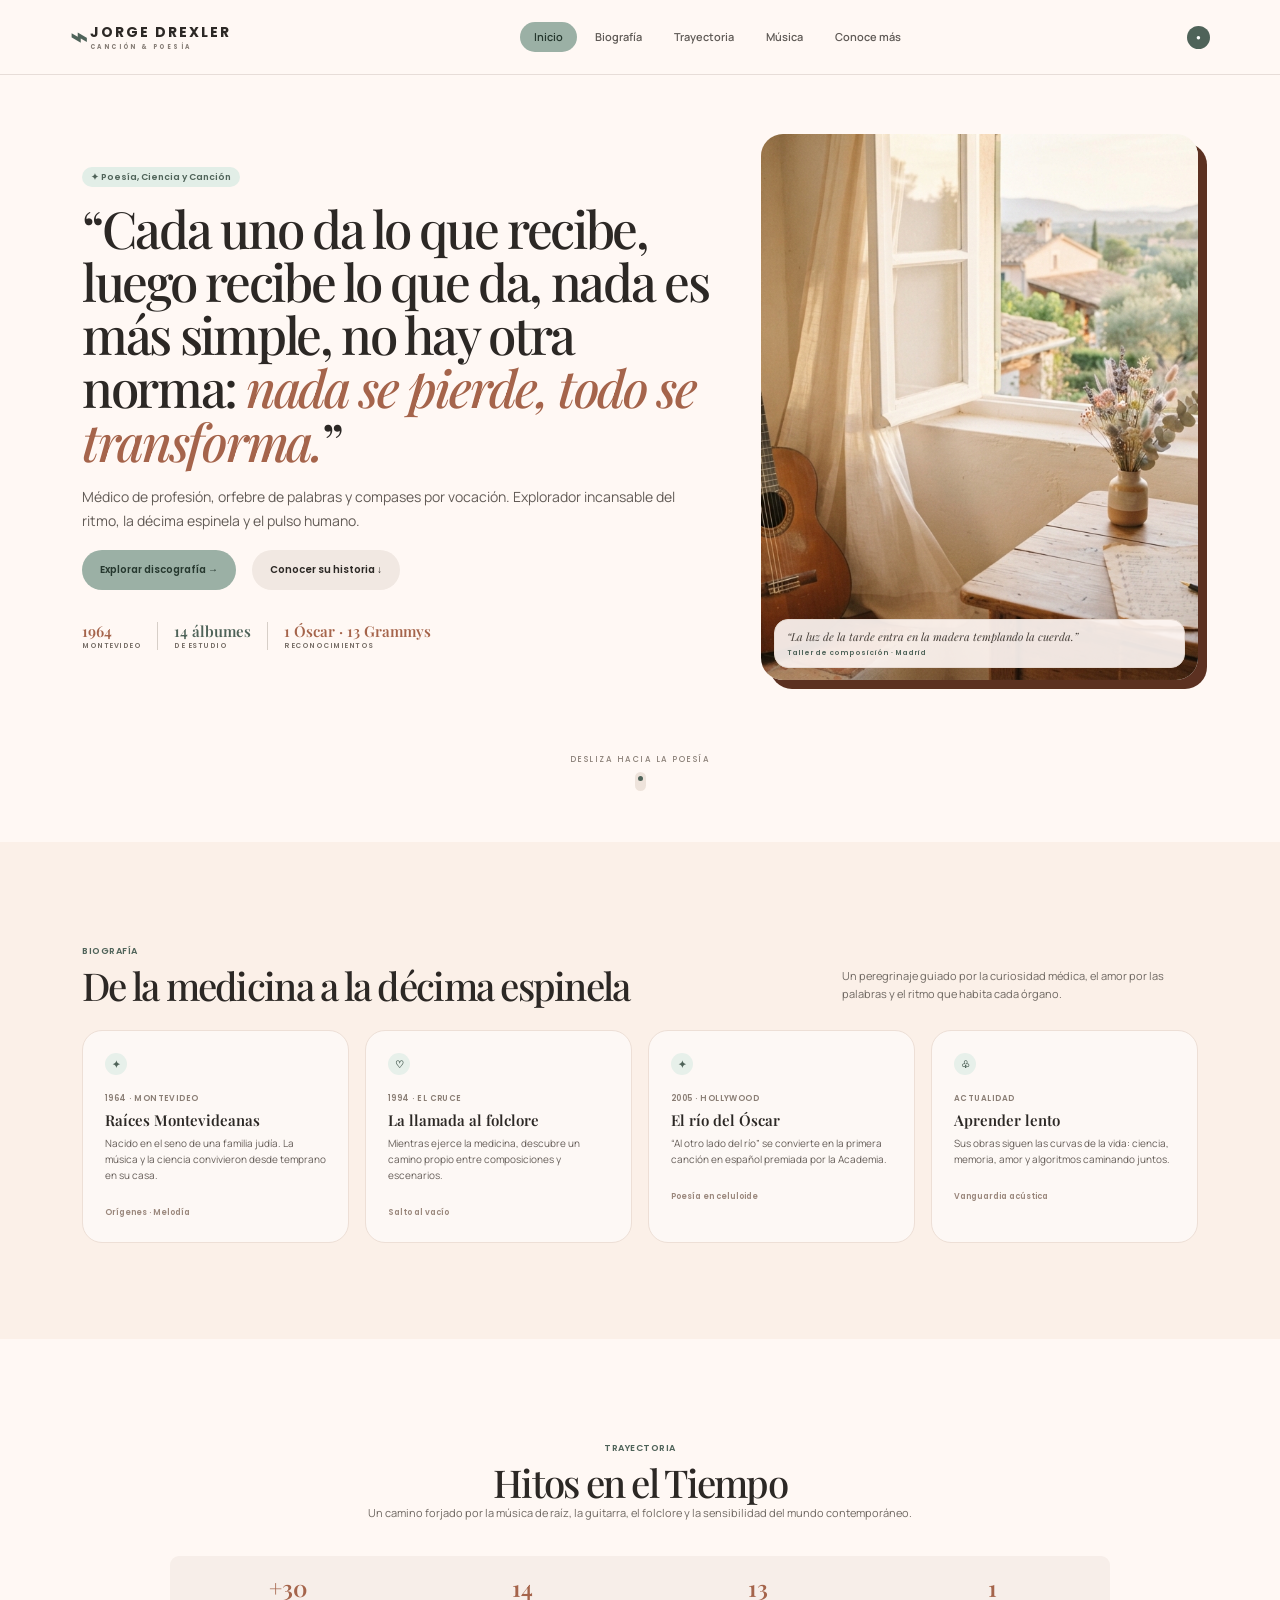
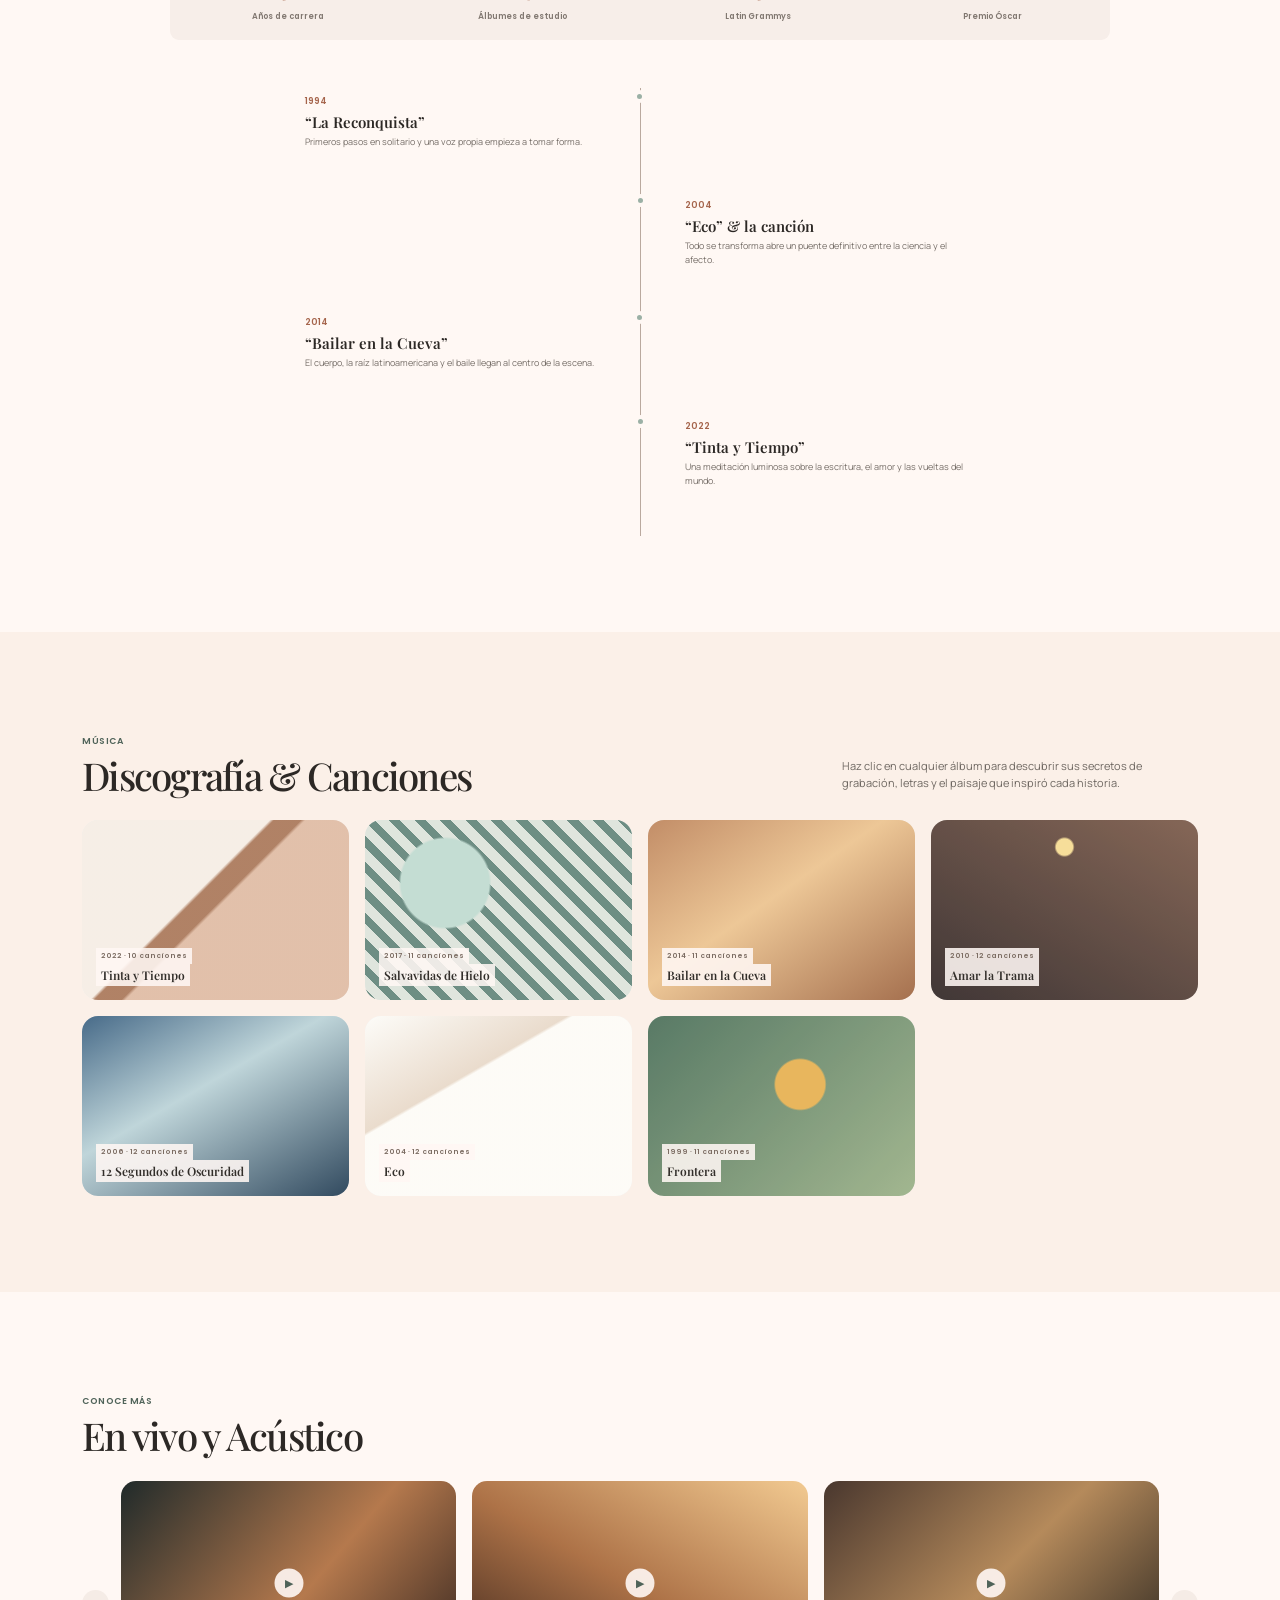
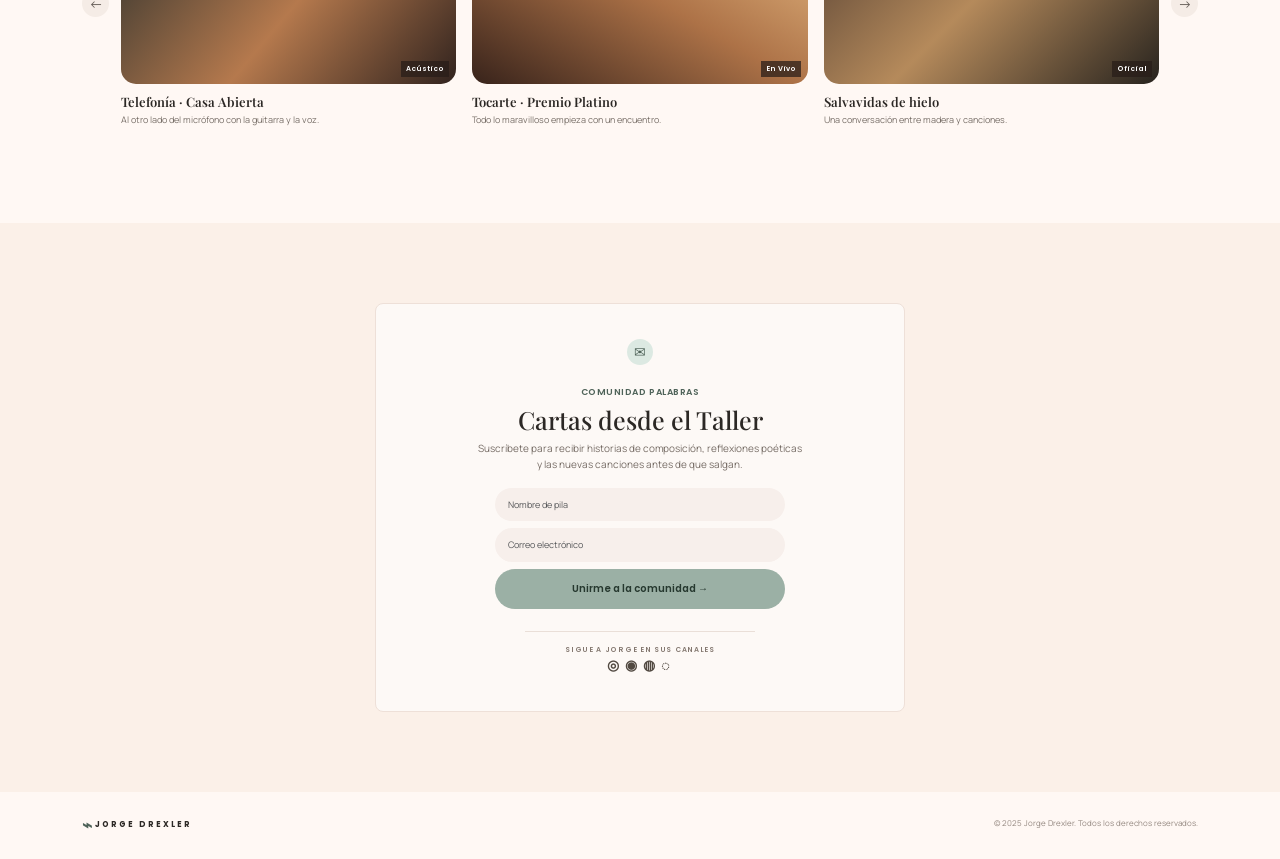
==== index.html @ 1963bea9 "Create Jorge Drexler responsive website" ====
<!doctype html>
<html lang="es">
<head>
  <meta charset="utf-8">
  <meta name="viewport" content="width=device-width, initial-scale=1">
  <meta name="description" content="Jorge Drexler: poesía, ciencia y canción.">
  <title>Jorge Drexler — Canción & Poesía</title>
  <link rel="preconnect" href="https://fonts.googleapis.com">
  <link rel="preconnect" href="https://fonts.gstatic.com" crossorigin>
  <link href="https://fonts.googleapis.com/css2?family=Manrope:wght@400;500;600;700&family=Playfair+Display:ital,wght@0,500;0,600;1,500;1,600&family=Poppins:wght@400;500;600;700&display=swap" rel="stylesheet">
  <link href="https://cdn.jsdelivr.net/npm/bootstrap@5.3.3/dist/css/bootstrap.min.css" rel="stylesheet">
  <link rel="stylesheet" href="assets/css/styles.css">
</head>
<body>
  <header class="site-header fixed-top">
    <nav class="navbar navbar-expand-lg container py-3">
      <a class="navbar-brand logo" href="#inicio" aria-label="Jorge Drexler, inicio"><span class="logo-wave">⌁</span><span>JORGE DREXLER<small>CANCIÓN &amp; POESÍA</small></span></a>
      <button class="navbar-toggler border-0 shadow-none" type="button" data-bs-toggle="collapse" data-bs-target="#mainNav" aria-controls="mainNav" aria-expanded="false" aria-label="Abrir menú"><span class="navbar-toggler-icon"></span></button>
      <div class="collapse navbar-collapse" id="mainNav">
        <ul class="navbar-nav mx-auto gap-lg-1 mt-3 mt-lg-0">
          <li class="nav-item"><a class="nav-link active" href="#inicio">Inicio</a></li>
          <li class="nav-item"><a class="nav-link" href="#biografia">Biografía</a></li>
          <li class="nav-item"><a class="nav-link" href="#trayectoria">Trayectoria</a></li>
          <li class="nav-item"><a class="nav-link" href="#musica">Música</a></li>
          <li class="nav-item"><a class="nav-link" href="#conoce-mas">Conoce más</a></li>
        </ul>
        <button class="profile-button" type="button" aria-label="Perfil">●</button>
      </div>
    </nav>
  </header>

  <main>
    <section id="inicio" class="hero section-space">
      <div class="container"><div class="row align-items-center g-5">
        <div class="col-lg-7 order-2 order-lg-1">
          <span class="eyebrow"><span>✦</span> Poesía, Ciencia y Canción</span>
          <h1>“Cada uno da lo que recibe, luego recibe lo que da, nada es más simple, no hay otra norma: <em>nada se pierde, todo se transforma.</em>”</h1>
          <p class="hero-copy">Médico de profesión, orfebre de palabras y compases por vocación. Explorador incansable del ritmo, la décima espinela y el pulso humano.</p>
          <div class="d-flex flex-wrap gap-2 gap-sm-3"><a class="btn btn-sage" href="#musica">Explorar discografía <span>→</span></a><a class="btn btn-soft" href="#biografia">Conocer su historia <span>↓</span></a></div>
          <div class="stats-row">
            <div><strong>1964</strong><span>Montevideo</span></div><i></i><div><strong>14 álbumes</strong><span>De estudio</span></div><i></i><div><strong>1 Óscar · 13 Grammys</strong><span>Reconocimientos</span></div>
          </div>
        </div>
        <div class="col-lg-5 order-1 order-lg-2"><figure class="hero-image mb-0"><img src="Mockups/a_warm_poetic_scene_of_an_acoustic_spanish_guitar_leaning_gracefully_against_an/screen.png" alt="Guitarra junto a una ventana iluminada"><figcaption>“La luz de la tarde entra en la madera templando la cuerda.”<small>Taller de composición · Madrid</small></figcaption></figure></div>
      </div><a class="scroll-cue" href="#biografia">Desliza hacia la poesía <b></b></a></div>
    </section>

    <section id="biografia" class="bio section-space"><div class="container">
      <div class="section-intro row"><div class="col-md-7"><span class="overline">Biografía</span><h2>De la medicina a la décima espinela</h2></div><p class="col-md-4 offset-md-1">Un peregrinaje guiado por la curiosidad médica, el amor por las palabras y el ritmo que habita cada órgano.</p></div>
      <div class="row g-3 mt-2">
        <div class="col-md-6 col-xl-3"><article class="bio-card"><b>✦</b><small>1964 · MONTEVIDEO</small><h3>Raíces Montevideanas</h3><p>Nacido en el seno de una familia judía. La música y la ciencia convivieron desde temprano en su casa.</p><span>Orígenes · Melodía</span></article></div>
        <div class="col-md-6 col-xl-3"><article class="bio-card"><b>♡</b><small>1994 · EL CRUCE</small><h3>La llamada al folclore</h3><p>Mientras ejerce la medicina, descubre un camino propio entre composiciones y escenarios.</p><span>Salto al vacío</span></article></div>
        <div class="col-md-6 col-xl-3"><article class="bio-card"><b>✦</b><small>2005 · HOLLYWOOD</small><h3>El río del Óscar</h3><p>“Al otro lado del río” se convierte en la primera canción en español premiada por la Academia.</p><span>Poesía en celuloide</span></article></div>
        <div class="col-md-6 col-xl-3"><article class="bio-card"><b>♧</b><small>ACTUALIDAD</small><h3>Aprender lento</h3><p>Sus obras siguen las curvas de la vida: ciencia, memoria, amor y algoritmos caminando juntos.</p><span>Vanguardia acústica</span></article></div>
      </div>
    </div></section>

    <section id="trayectoria" class="trajectory section-space"><div class="container">
      <div class="text-center section-intro justify-content-center"><span class="overline">Trayectoria</span><h2>Hitos en el Tiempo</h2><p class="mx-auto">Un camino forjado por la música de raíz, la guitarra, el folclore y la sensibilidad del mundo contemporáneo.</p></div>
      <div class="achievement-bar row text-center g-0"><div class="col-6 col-md-3"><strong>+30</strong><span>Años de carrera</span></div><div class="col-6 col-md-3"><strong>14</strong><span>Álbumes de estudio</span></div><div class="col-6 col-md-3"><strong>13</strong><span>Latin Grammys</span></div><div class="col-6 col-md-3"><strong>1</strong><span>Premio Óscar</span></div></div>
      <div class="timeline"><article class="timeline-item left"><time>1994</time><h3>“La Reconquista”</h3><p>Primeros pasos en solitario y una voz propia empieza a tomar forma.</p></article><article class="timeline-item right"><time>2004</time><h3>“Eco” &amp; la canción</h3><p>Todo se transforma abre un puente definitivo entre la ciencia y el afecto.</p></article><article class="timeline-item left"><time>2014</time><h3>“Bailar en la Cueva”</h3><p>El cuerpo, la raíz latinoamericana y el baile llegan al centro de la escena.</p></article><article class="timeline-item right"><time>2022</time><h3>“Tinta y Tiempo”</h3><p>Una meditación luminosa sobre la escritura, el amor y las vueltas del mundo.</p></article></div>
    </div></section>

    <section id="musica" class="music section-space"><div class="container"><div class="section-intro row"><div class="col-md-7"><span class="overline">Música</span><h2>Discografía &amp; Canciones</h2></div><p class="col-md-4 offset-md-1">Haz clic en cualquier álbum para descubrir sus secretos de grabación, letras y el paisaje que inspiró cada historia.</p></div>
      <div class="row g-3 album-grid mt-2">
        <div class="col-6 col-md-4 col-lg-3"><button class="album-card cover-corner" data-album="Tinta y Tiempo" data-year="2022" data-song="Tinta y Tiempo"><span>2022 · 10 canciones</span><b>Tinta y Tiempo</b></button></div>
        <div class="col-6 col-md-4 col-lg-3"><button class="album-card cover-ice" data-album="Salvavidas de Hielo" data-year="2017" data-song="Telefonía"><span>2017 · 11 canciones</span><b>Salvavidas de Hielo</b></button></div>
        <div class="col-6 col-md-4 col-lg-3"><button class="album-card cover-cave" data-album="Bailar en la Cueva" data-year="2014" data-song="Universos Paralelos"><span>2014 · 11 canciones</span><b>Bailar en la Cueva</b></button></div>
        <div class="col-6 col-md-4 col-lg-3"><button class="album-card cover-stage" data-album="Amar la Trama" data-year="2010" data-song="La trama y el desenlace"><span>2010 · 12 canciones</span><b>Amar la Trama</b></button></div>
        <div class="col-6 col-md-4 col-lg-3"><button class="album-card cover-blue" data-album="12 Segundos de Oscuridad" data-year="2006" data-song="12 Segundos de Oscuridad"><span>2006 · 12 canciones</span><b>12 Segundos de Oscuridad</b></button></div>
        <div class="col-6 col-md-4 col-lg-3"><button class="album-card cover-white" data-album="Eco" data-year="2004" data-song="Todo se transforma"><span>2004 · 12 canciones</span><b>Eco</b></button></div>
        <div class="col-6 col-md-4 col-lg-3"><button class="album-card cover-forest" data-album="Frontera" data-year="1999" data-song="La edad del cielo"><span>1999 · 11 canciones</span><b>Frontera</b></button></div>
      </div>
    </div></section>

    <section id="conoce-mas" class="watch section-space"><div class="container"><div class="section-intro"><span class="overline">Conoce más</span><h2>En vivo y Acústico</h2></div><div class="video-wrap"><button class="carousel-control prev" aria-label="Anterior">←</button><div class="video-track"><article class="video-card"><div class="video-img video-one"><button class="play" aria-label="Reproducir">▶</button><span>Acústico</span></div><h3>Telefonía · Casa Abierta</h3><p>Al otro lado del micrófono con la guitarra y la voz.</p></article><article class="video-card"><div class="video-img video-two"><button class="play" aria-label="Reproducir">▶</button><span>En Vivo</span></div><h3>Tocarte · Premio Platino</h3><p>Todo lo maravilloso empieza con un encuentro.</p></article><article class="video-card"><div class="video-img video-three"><button class="play" aria-label="Reproducir">▶</button><span>Oficial</span></div><h3>Salvavidas de hielo</h3><p>Una conversación entre madera y canciones.</p></article></div><button class="carousel-control next" aria-label="Siguiente">→</button></div></div>
    </section>
    <section class="newsletter"><div class="container"><div class="letter-card text-center"><span class="mail-icon">✉</span><span class="overline">Comunidad palabras</span><h2>Cartas desde el Taller</h2><p>Suscríbete para recibir historias de composición, reflexiones poéticas y las nuevas canciones antes de que salgan.</p><form id="newsletterForm" class="mx-auto"><input class="form-control" type="text" placeholder="Nombre de pila" required><input class="form-control" type="email" placeholder="Correo electrónico" required><button class="btn btn-sage w-100" type="submit">Unirme a la comunidad →</button></form><div id="formSuccess" class="form-success d-none">Gracias por unirte. Nos leemos pronto.</div><div class="social">SIGUE A JORGE EN SUS CANALES<br><a href="#inicio">◎</a> <a href="#inicio">◉</a> <a href="#inicio">◍</a> <a href="#inicio">◌</a></div></div></div></section>
  </main>
  <footer><div class="container d-flex justify-content-between flex-wrap gap-2"><span class="logo footer-logo"><span class="logo-wave">⌁</span> JORGE DREXLER</span><span>© 2025 Jorge Drexler. Todos los derechos reservados.</span></div></footer>
  <button id="toTop" class="to-top" aria-label="Volver arriba">↑</button>

  <div class="modal fade" id="albumModal" tabindex="-1" aria-labelledby="albumTitle" aria-hidden="true"><div class="modal-dialog modal-dialog-centered modal-lg"><div class="modal-content"><div class="modal-header border-0"><div><span class="overline">Álbum seleccionado</span><h2 class="modal-title" id="albumTitle"></h2></div><button class="btn-close" data-bs-dismiss="modal" aria-label="Cerrar"></button></div><div class="modal-body"><div class="album-modal-art"></div><p id="albumDescription"></p><div class="track-row"><button id="trackPlay" class="track-play">▶</button><div><small>CANCIÓN DESTACADA</small><strong id="trackName"></strong></div><span id="trackState">3:24</span></div></div></div></div></div>
  <script src="https://code.jquery.com/jquery-3.7.1.min.js"></script>
  <script src="https://cdn.jsdelivr.net/npm/bootstrap@5.3.3/dist/js/bootstrap.bundle.min.js"></script>
  <script src="assets/js/app.js"></script>
</body>
</html>
---- assets/css/styles.css ----
:root{--cream:#fff8f4;--paper:#fcf2ea;--rose:#f7ede6;--sage:#9bb0a5;--sage-deep:#4f6359;--clay:#a5644b;--ink:#2c2825;--muted:#786f68;--line:#e4d8cf}*{box-sizing:border-box}html{scroll-behavior:smooth}body{background:var(--cream);color:var(--ink);font-family:Manrope,sans-serif;font-size:14px}.site-header{background:rgba(255,248,244,.94);border-bottom:1px solid rgba(226,216,209,.8);backdrop-filter:blur(12px)}.navbar{min-height:74px}.logo{color:var(--ink);font-family:Poppins,sans-serif;font-size:14px;font-weight:700;letter-spacing:2px;line-height:1;text-decoration:none;display:flex;align-items:center;gap:7px}.logo small{display:block;color:#877e77;font-size:6px;letter-spacing:2.4px;margin-top:5px}.logo-wave{color:var(--sage-deep);font-family:Georgia;font-size:29px;letter-spacing:-9px;margin-right:5px}.nav-link{border-radius:20px;color:#5f5a56!important;font-size:11px;font-weight:600;padding:7px 14px!important}.nav-link:hover,.nav-link.active{background:var(--sage);color:#24362d!important}.profile-button{border:0;border-radius:50%;background:var(--sage-deep);color:white;width:23px;height:23px;font-size:8px}.section-space{padding:96px 0}.hero{padding-top:134px;background:var(--cream)}.eyebrow,.overline{color:var(--sage-deep);font:600 9px Poppins,sans-serif;letter-spacing:.55px;text-transform:uppercase}.eyebrow{background:#e2eee7;border-radius:50px;padding:4px 9px;text-transform:none;letter-spacing:0}.hero h1,h2{font-family:'Playfair Display',serif}.hero h1{font-size:clamp(2.25rem,4vw,4.15rem);line-height:1.04;letter-spacing:-.045em;max-width:780px;margin:17px 0}.hero h1 em{color:var(--clay)}.hero-copy{color:#625b56;line-height:1.75;max-width:620px;font-size:14px}.btn{border:0;border-radius:99px;font:600 10px Poppins,sans-serif;padding:12px 18px}.btn-sage{background:var(--sage);color:#26382f}.btn-sage:hover{background:#85a091;color:#1f3028;transform:translateY(-1px)}.btn-soft{background:#f1e8e2;color:var(--ink)}.btn-soft:hover{background:#e9ddd4}.stats-row{display:flex;align-items:stretch;gap:16px;margin-top:31px}.stats-row div{display:flex;flex-direction:column}.stats-row strong{color:var(--clay);font:600 15px 'Playfair Display',serif;white-space:nowrap}.stats-row div:nth-of-type(2) strong{color:var(--sage-deep)}.stats-row span{color:var(--muted);font:600 7px Poppins,sans-serif;letter-spacing:.5px;text-transform:uppercase}.stats-row i{background:#d7cfc8;width:1px;margin:1px 0}.hero-image{max-width:440px;margin:auto;position:relative;border-radius:22px;box-shadow:9px 9px 0 #5c3121}.hero-image img{aspect-ratio:4/5;display:block;object-fit:cover;width:100%;border-radius:22px}.hero-image figcaption{position:absolute;bottom:12px;left:13px;right:13px;background:rgba(255,248,244,.91);border:1px solid #e7dad1;border-radius:14px;padding:9px 12px;color:#463f39;font:italic 11px 'Playfair Display',serif}.hero-image small{display:block;color:var(--sage-deep);font:600 7px Poppins,sans-serif;font-style:normal;margin-top:4px}.scroll-cue{display:flex;align-items:center;flex-direction:column;color:#8b8078;font:500 8px Poppins,sans-serif;letter-spacing:1.5px;margin:74px auto -45px;text-decoration:none;text-transform:uppercase;width:max-content}.scroll-cue b{border-radius:9px;background:#eee3db;height:19px;width:11px;margin-top:6px;position:relative}.scroll-cue b:after{content:"";border-radius:50%;background:var(--sage-deep);height:5px;left:3px;position:absolute;top:4px;width:5px}.bio{background:#fbf0e8}.section-intro{align-items:end}.section-intro h2{font-size:clamp(1.8rem,3vw,2.8rem);letter-spacing:-.045em;line-height:1.1;margin:5px 0 0}.section-intro p{color:#6e6761;font-size:11px;line-height:1.6;margin-bottom:4px}.bio-card{background:rgba(255,255,255,.58);border:1px solid #eddfd6;border-radius:20px;height:100%;padding:22px}.bio-card b{align-items:center;background:#e7f0ea;border-radius:50%;color:var(--sage-deep);display:flex;font-size:10px;height:22px;justify-content:center;width:22px}.bio-card small{display:block;color:#8a7e75;font:600 8px Poppins,sans-serif;letter-spacing:.45px;margin-top:18px}.bio-card h3{font:600 15px 'Playfair Display',serif;margin:5px 0}.bio-card p{color:#665e59;font-size:10px;line-height:1.6}.bio-card span{color:#9a877c;font:600 8px Poppins,sans-serif}.trajectory{background:var(--cream)}.achievement-bar{background:#f7eee9;border-radius:9px;margin:35px auto 48px;max-width:940px;padding:16px 0}.achievement-bar strong{color:var(--clay);display:block;font:600 23px 'Playfair Display',serif}.achievement-bar span{color:#807770;font:600 8px Poppins,sans-serif}.timeline{margin:0 auto;max-width:760px;padding:0 0 5px;position:relative}.timeline:before{background:#baa99e;bottom:0;content:"";left:50%;position:absolute;top:0;width:1px}.timeline-item{position:relative;width:50%;padding:0 45px 42px}.timeline-item:after{background:var(--sage);border:4px solid var(--cream);border-radius:50%;content:"";height:13px;position:absolute;right:-6px;top:2px;width:13px}.timeline-item.right{margin-left:50%;padding-left:45px}.timeline-item.right:after{left:-6px}.timeline-item time{color:var(--clay);font:600 9px Poppins,sans-serif}.timeline-item h3{font:600 15px 'Playfair Display',serif;margin:3px 0}.timeline-item p{color:#766e68;font-size:9px;line-height:1.6;margin:0}.music{background:#fbf0e8}.album-card{border:0;border-radius:16px;background:#eee;display:flex;flex-direction:column;justify-content:end;min-height:180px;overflow:hidden;padding:14px;text-align:left;width:100%;position:relative;isolation:isolate;transition:.25s}.album-card:before{content:"";inset:0;opacity:.88;position:absolute;transition:.25s;z-index:-1}.album-card:hover{box-shadow:0 13px 24px rgba(70,45,32,.14);transform:translateY(-5px)}.album-card:hover:before{transform:scale(1.1)}.album-card span,.album-card b{background:rgba(255,248,244,.88);width:max-content}.album-card span{color:#7c6d63;font:600 7px Poppins,sans-serif;padding:3px 5px}.album-card b{color:#322e2a;font:600 12px 'Playfair Display',serif;padding:3px 5px}.cover-corner:before{background:linear-gradient(135deg,#f7eee5 0 42%,#a87353 43% 49%,#e0baa1 50%)}.cover-ice:before{background:radial-gradient(circle at 30% 35%,#bfdbd0 0 20%,transparent 21%),repeating-linear-gradient(45deg,#5d8176 0 8px,#dde4db 8px 18px)}.cover-cave:before{background:linear-gradient(145deg,#bc8055,#edc28b 45%,#9b5f39)}.cover-stage:before{background:radial-gradient(circle at 50% 15%,#f8dc8f 0 4%,transparent 5%),linear-gradient(30deg,#291e1d,#775442)}.cover-blue:before{background:linear-gradient(150deg,#31597b,#b9d2d7 42%,#18344c)}.cover-white:before{background:linear-gradient(150deg,#fffefa,#e9d9c8 35%,#fffdf8 36%)}.cover-forest:before{background:radial-gradient(circle at 57% 38%,#e7af49 0 13%,transparent 14%),linear-gradient(135deg,#446a53,#98af83)}.watch{background:var(--cream)}.video-wrap{display:flex;align-items:center;gap:12px;margin-top:25px}.video-track{display:grid;gap:16px;grid-template-columns:repeat(3,1fr);overflow:hidden;width:100%}.video-card h3{font:600 13px 'Playfair Display',serif;margin:9px 0 3px}.video-card p{color:#786f68;font-size:9px;margin:0}.video-img{aspect-ratio:1.65;border-radius:15px;overflow:hidden;position:relative}.video-img:before{content:"";inset:0;position:absolute}.video-one:before{background:linear-gradient(130deg,#202a2a,#b5794d 55%,#31231e)}.video-two:before{background:linear-gradient(30deg,#38231b,#ad7247 48%,#f2ca91)}.video-three:before{background:linear-gradient(135deg,#49372e,#b58a5b,#27231e)}.video-img span{background:rgba(40,29,24,.72);bottom:7px;color:#fff;font:600 7px Poppins,sans-serif;padding:3px 5px;position:absolute;right:7px}.play{background:rgba(255,248,244,.9);border:0;border-radius:50%;color:var(--sage-deep);font-size:11px;height:29px;left:50%;position:absolute;top:50%;transform:translate(-50%,-50%);width:29px}.carousel-control{background:#f5ece6;border:0;border-radius:50%;color:#635b55;flex:none;height:27px;width:27px}.newsletter{background:#fbf0e8;padding:80px 0}.letter-card{background:rgba(255,255,255,.63);border:1px solid #eee0d8;border-radius:8px;margin:auto;max-width:530px;padding:35px}.mail-icon{align-items:center;background:#dce9e2;border-radius:50%;color:var(--sage-deep);display:flex;height:26px;justify-content:center;margin:0 auto 14px;width:26px}.letter-card h2{font-size:25px;margin:5px 0}.letter-card p{color:#776d66;font-size:10px;line-height:1.6;margin:0 auto 16px;max-width:330px}.letter-card form{max-width:290px}.form-control{background:#f7efeb;border:0;border-radius:30px;font-size:9px;margin-bottom:7px;padding:10px 13px}.form-control:focus{box-shadow:0 0 0 3px rgba(155,176,165,.25)}.form-success{color:var(--sage-deep);font-size:11px;margin-top:10px}.social{border-top:1px solid #eadfd8;color:#847870;font:600 7px Poppins,sans-serif;letter-spacing:.7px;margin:22px auto 0;padding-top:13px;width:230px}.social a{color:#514941;font-size:14px;letter-spacing:3px;text-decoration:none}footer{background:var(--cream);color:#948880;font-size:8px;padding:25px 0}.footer-logo{font-size:8px}.footer-logo .logo-wave{font-size:17px}.to-top{background:var(--sage-deep);border:0;border-radius:50%;bottom:20px;color:white;display:none;height:36px;position:fixed;right:20px;width:36px;z-index:4}.modal-content{background:var(--cream);border:1px solid #e7d9d0;border-radius:23px}.modal-header{padding:28px 30px 10px}.modal-title{font-size:29px}.modal-body{padding:15px 30px 30px}.album-modal-art{background:linear-gradient(135deg,#e6c19c,#687e6c);border-radius:14px;height:120px;margin-bottom:18px}.modal-body p{color:#69615b;font-size:12px;line-height:1.7}.track-row{align-items:center;background:#f5ebe5;border-radius:12px;display:flex;gap:12px;padding:12px}.track-play{background:var(--sage);border:0;border-radius:50%;height:33px;width:33px}.track-row small,.track-row strong{display:block}.track-row small{color:#8b8179;font:600 7px Poppins,sans-serif}.track-row strong{font:600 14px 'Playfair Display',serif}.track-row span{color:#877a70;font-size:10px;margin-left:auto}@media(max-width:991px){.navbar-collapse{background:var(--cream);padding:12px}.profile-button{margin:8px 0}.hero-image{max-width:390px}.section-space{padding:70px 0}}@media(max-width:575px){.hero{padding-top:111px}.hero h1{font-size:2.35rem}.stats-row{gap:8px}.stats-row strong{font-size:12px}.stats-row span{font-size:6px}.stats-row i{margin:0 2px}.timeline:before{left:7px}.timeline-item,.timeline-item.right{margin-left:0;padding:0 0 31px 30px;width:100%}.timeline-item:after,.timeline-item.right:after{left:1px;right:auto}.video-track{display:flex;overflow:auto;scroll-snap-type:x mandatory}.video-card{flex:0 0 82%;scroll-snap-align:start}.carousel-control{display:none}.letter-card{padding:28px 18px}.album-card{min-height:145px}.hero-image figcaption{font-size:10px}}
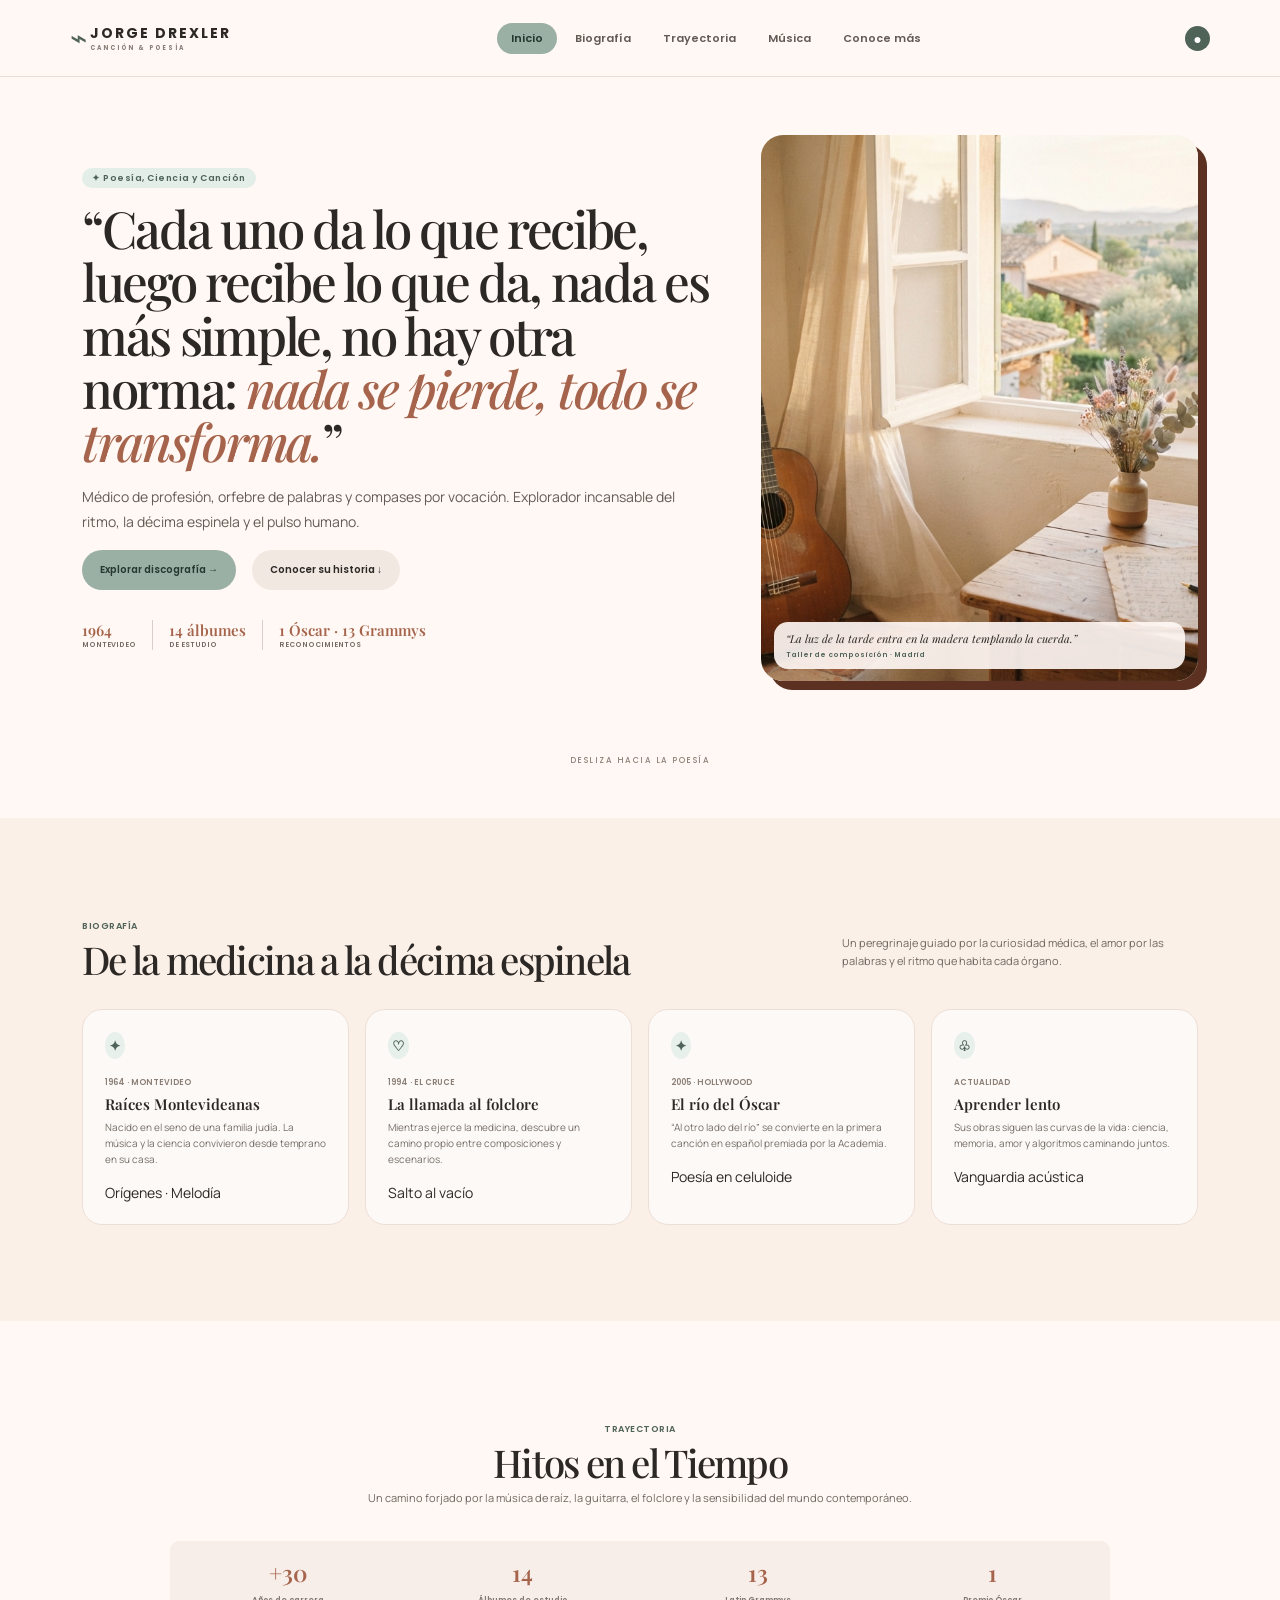
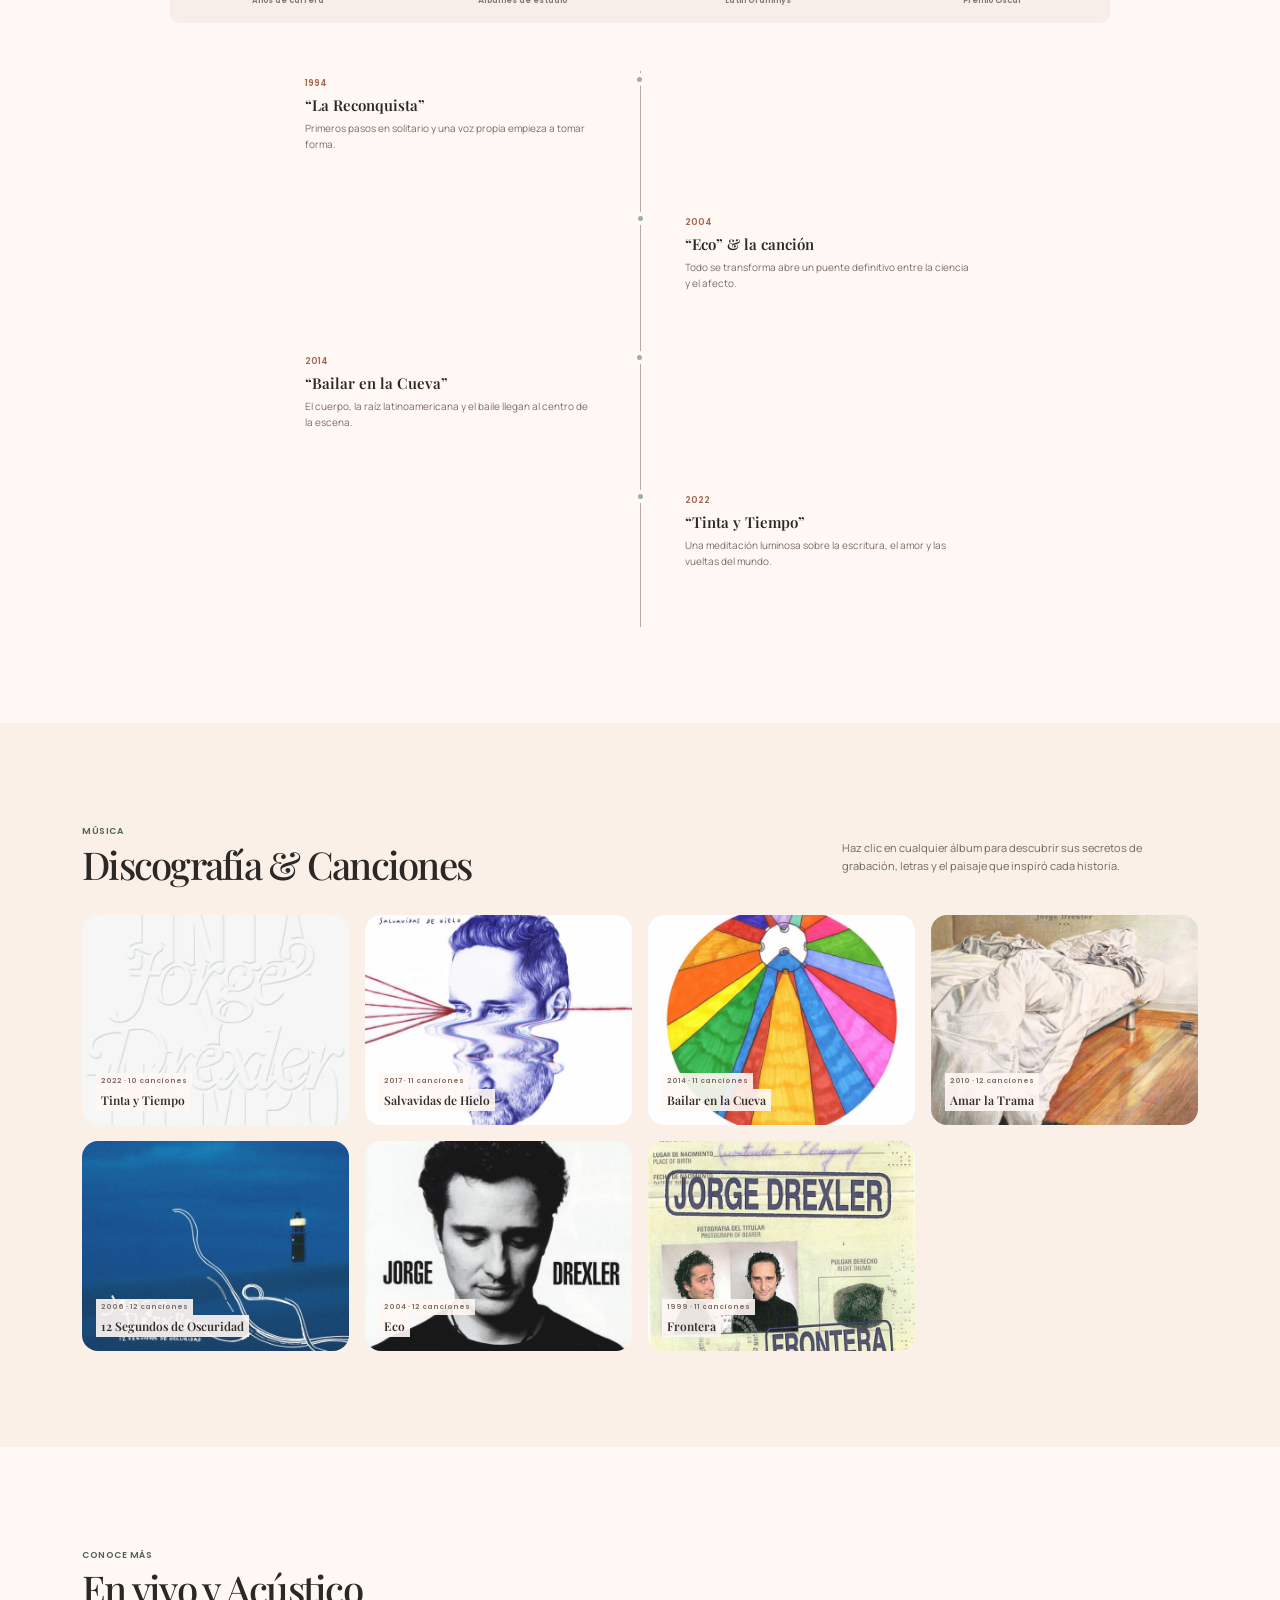
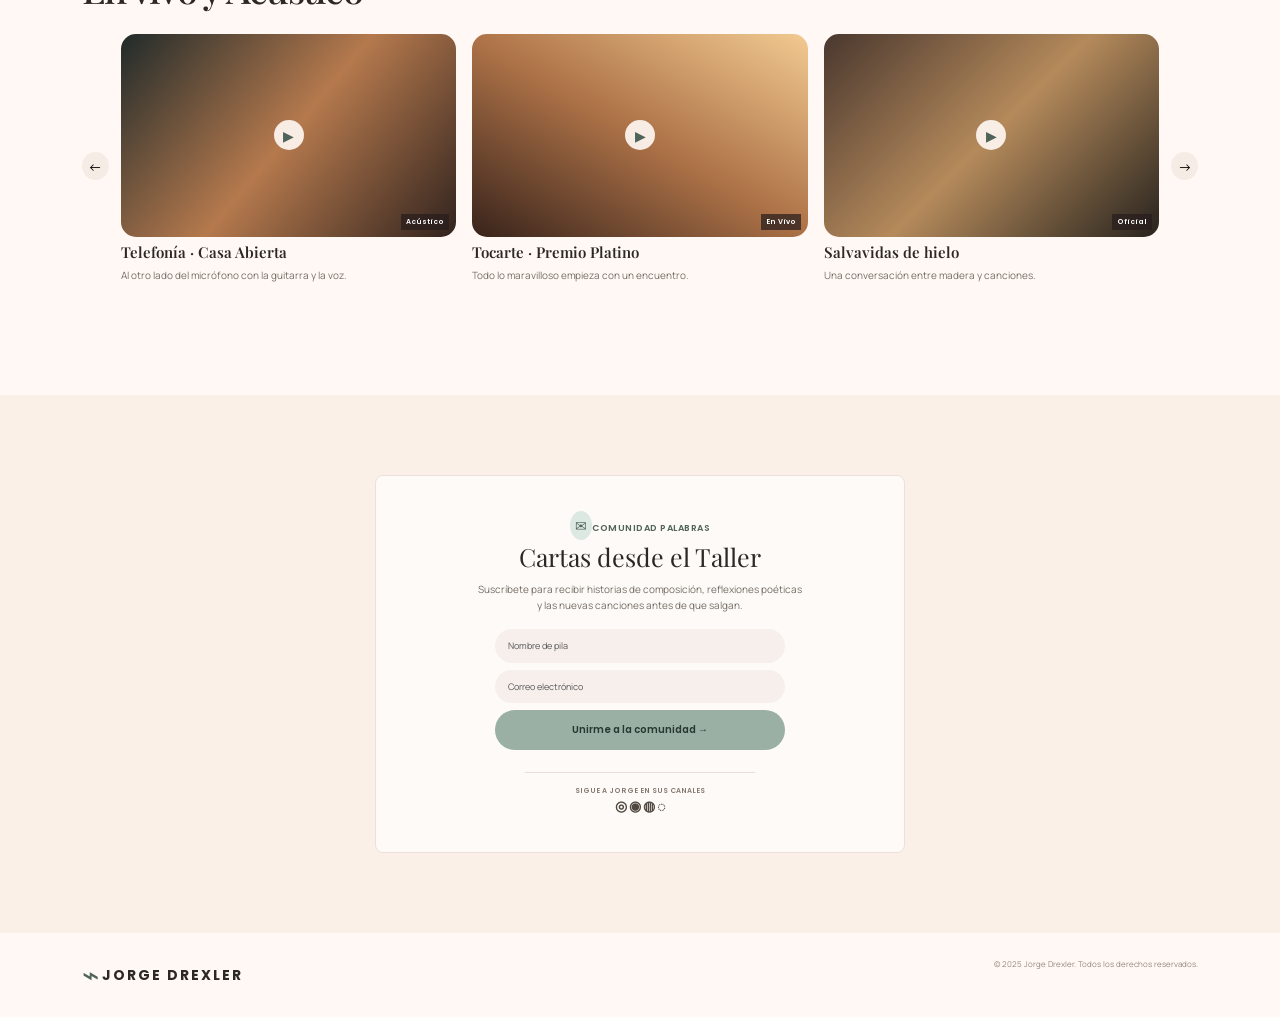
==== commit 3ab0a06e: "Bust public stylesheet cache" ====
--- a/index.html
+++ b/index.html
@@ -9,7 +9,7 @@
   <link rel="preconnect" href="https://fonts.gstatic.com" crossorigin>
   <link href="https://fonts.googleapis.com/css2?family=Manrope:wght@400;500;600;700&family=Playfair+Display:ital,wght@0,500;0,600;1,500;1,600&family=Poppins:wght@400;500;600;700&display=swap" rel="stylesheet">
   <link href="https://cdn.jsdelivr.net/npm/bootstrap@5.3.3/dist/css/bootstrap.min.css" rel="stylesheet">
-  <link rel="stylesheet" href="assets/css/styles.css">
+  <link rel="stylesheet" href="assets/css/styles.css?v=4952a72">
 </head>
 <body>
   <header class="site-header fixed-top">
--- a/assets/css/styles.css
+++ b/assets/css/styles.css
@@ -1 +1 @@
-:root{--cream:#fff8f4;--paper:#fcf2ea;--rose:#f7ede6;--sage:#9bb0a5;--sage-deep:#4f6359;--clay:#a5644b;--ink:#2c2825;--muted:#786f68;--line:#e4d8cf}*{box-sizing:border-box}html{scroll-behavior:smooth}body{background:var(--cream);color:var(--ink);font-family:Manrope,sans-serif;font-size:14px}.site-header{background:rgba(255,248,244,.94);border-bottom:1px solid rgba(226,216,209,.8);backdrop-filter:blur(12px)}.navbar{min-height:74px}.logo{color:var(--ink);font-family:Poppins,sans-serif;font-size:14px;font-weight:700;letter-spacing:2px;line-height:1;text-decoration:none;display:flex;align-items:center;gap:7px}.logo small{display:block;color:#877e77;font-size:6px;letter-spacing:2.4px;margin-top:5px}.logo-wave{color:var(--sage-deep);font-family:Georgia;font-size:29px;letter-spacing:-9px;margin-right:5px}.nav-link{border-radius:20px;color:#5f5a56!important;font-size:11px;font-weight:600;padding:7px 14px!important}.nav-link:hover,.nav-link.active{background:var(--sage);color:#24362d!important}.profile-button{border:0;border-radius:50%;background:var(--sage-deep);color:white;width:23px;height:23px;font-size:8px}.section-space{padding:96px 0}.hero{padding-top:134px;background:var(--cream)}.eyebrow,.overline{color:var(--sage-deep);font:600 9px Poppins,sans-serif;letter-spacing:.55px;text-transform:uppercase}.eyebrow{background:#e2eee7;border-radius:50px;padding:4px 9px;text-transform:none;letter-spacing:0}.hero h1,h2{font-family:'Playfair Display',serif}.hero h1{font-size:clamp(2.25rem,4vw,4.15rem);line-height:1.04;letter-spacing:-.045em;max-width:780px;margin:17px 0}.hero h1 em{color:var(--clay)}.hero-copy{color:#625b56;line-height:1.75;max-width:620px;font-size:14px}.btn{border:0;border-radius:99px;font:600 10px Poppins,sans-serif;padding:12px 18px}.btn-sage{background:var(--sage);color:#26382f}.btn-sage:hover{background:#85a091;color:#1f3028;transform:translateY(-1px)}.btn-soft{background:#f1e8e2;color:var(--ink)}.btn-soft:hover{background:#e9ddd4}.stats-row{display:flex;align-items:stretch;gap:16px;margin-top:31px}.stats-row div{display:flex;flex-direction:column}.stats-row strong{color:var(--clay);font:600 15px 'Playfair Display',serif;white-space:nowrap}.stats-row div:nth-of-type(2) strong{color:var(--sage-deep)}.stats-row span{color:var(--muted);font:600 7px Poppins,sans-serif;letter-spacing:.5px;text-transform:uppercase}.stats-row i{background:#d7cfc8;width:1px;margin:1px 0}.hero-image{max-width:440px;margin:auto;position:relative;border-radius:22px;box-shadow:9px 9px 0 #5c3121}.hero-image img{aspect-ratio:4/5;display:block;object-fit:cover;width:100%;border-radius:22px}.hero-image figcaption{position:absolute;bottom:12px;left:13px;right:13px;background:rgba(255,248,244,.91);border:1px solid #e7dad1;border-radius:14px;padding:9px 12px;color:#463f39;font:italic 11px 'Playfair Display',serif}.hero-image small{display:block;color:var(--sage-deep);font:600 7px Poppins,sans-serif;font-style:normal;margin-top:4px}.scroll-cue{display:flex;align-items:center;flex-direction:column;color:#8b8078;font:500 8px Poppins,sans-serif;letter-spacing:1.5px;margin:74px auto -45px;text-decoration:none;text-transform:uppercase;width:max-content}.scroll-cue b{border-radius:9px;background:#eee3db;height:19px;width:11px;margin-top:6px;position:relative}.scroll-cue b:after{content:"";border-radius:50%;background:var(--sage-deep);height:5px;left:3px;position:absolute;top:4px;width:5px}.bio{background:#fbf0e8}.section-intro{align-items:end}.section-intro h2{font-size:clamp(1.8rem,3vw,2.8rem);letter-spacing:-.045em;line-height:1.1;margin:5px 0 0}.section-intro p{color:#6e6761;font-size:11px;line-height:1.6;margin-bottom:4px}.bio-card{background:rgba(255,255,255,.58);border:1px solid #eddfd6;border-radius:20px;height:100%;padding:22px}.bio-card b{align-items:center;background:#e7f0ea;border-radius:50%;color:var(--sage-deep);display:flex;font-size:10px;height:22px;justify-content:center;width:22px}.bio-card small{display:block;color:#8a7e75;font:600 8px Poppins,sans-serif;letter-spacing:.45px;margin-top:18px}.bio-card h3{font:600 15px 'Playfair Display',serif;margin:5px 0}.bio-card p{color:#665e59;font-size:10px;line-height:1.6}.bio-card span{color:#9a877c;font:600 8px Poppins,sans-serif}.trajectory{background:var(--cream)}.achievement-bar{background:#f7eee9;border-radius:9px;margin:35px auto 48px;max-width:940px;padding:16px 0}.achievement-bar strong{color:var(--clay);display:block;font:600 23px 'Playfair Display',serif}.achievement-bar span{color:#807770;font:600 8px Poppins,sans-serif}.timeline{margin:0 auto;max-width:760px;padding:0 0 5px;position:relative}.timeline:before{background:#baa99e;bottom:0;content:"";left:50%;position:absolute;top:0;width:1px}.timeline-item{position:relative;width:50%;padding:0 45px 42px}.timeline-item:after{background:var(--sage);border:4px solid var(--cream);border-radius:50%;content:"";height:13px;position:absolute;right:-6px;top:2px;width:13px}.timeline-item.right{margin-left:50%;padding-left:45px}.timeline-item.right:after{left:-6px}.timeline-item time{color:var(--clay);font:600 9px Poppins,sans-serif}.timeline-item h3{font:600 15px 'Playfair Display',serif;margin:3px 0}.timeline-item p{color:#766e68;font-size:9px;line-height:1.6;margin:0}.music{background:#fbf0e8}.album-card{border:0;border-radius:16px;background:#eee;display:flex;flex-direction:column;justify-content:end;min-height:180px;overflow:hidden;padding:14px;text-align:left;width:100%;position:relative;isolation:isolate;transition:.25s}.album-card:before{content:"";inset:0;opacity:.88;position:absolute;transition:.25s;z-index:-1}.album-card:hover{box-shadow:0 13px 24px rgba(70,45,32,.14);transform:translateY(-5px)}.album-card:hover:before{transform:scale(1.1)}.album-card span,.album-card b{background:rgba(255,248,244,.88);width:max-content}.album-card span{color:#7c6d63;font:600 7px Poppins,sans-serif;padding:3px 5px}.album-card b{color:#322e2a;font:600 12px 'Playfair Display',serif;padding:3px 5px}.cover-corner:before{background:linear-gradient(135deg,#f7eee5 0 42%,#a87353 43% 49%,#e0baa1 50%)}.cover-ice:before{background:radial-gradient(circle at 30% 35%,#bfdbd0 0 20%,transparent 21%),repeating-linear-gradient(45deg,#5d8176 0 8px,#dde4db 8px 18px)}.cover-cave:before{background:linear-gradient(145deg,#bc8055,#edc28b 45%,#9b5f39)}.cover-stage:before{background:radial-gradient(circle at 50% 15%,#f8dc8f 0 4%,transparent 5%),linear-gradient(30deg,#291e1d,#775442)}.cover-blue:before{background:linear-gradient(150deg,#31597b,#b9d2d7 42%,#18344c)}.cover-white:before{background:linear-gradient(150deg,#fffefa,#e9d9c8 35%,#fffdf8 36%)}.cover-forest:before{background:radial-gradient(circle at 57% 38%,#e7af49 0 13%,transparent 14%),linear-gradient(135deg,#446a53,#98af83)}.watch{background:var(--cream)}.video-wrap{display:flex;align-items:center;gap:12px;margin-top:25px}.video-track{display:grid;gap:16px;grid-template-columns:repeat(3,1fr);overflow:hidden;width:100%}.video-card h3{font:600 13px 'Playfair Display',serif;margin:9px 0 3px}.video-card p{color:#786f68;font-size:9px;margin:0}.video-img{aspect-ratio:1.65;border-radius:15px;overflow:hidden;position:relative}.video-img:before{content:"";inset:0;position:absolute}.video-one:before{background:linear-gradient(130deg,#202a2a,#b5794d 55%,#31231e)}.video-two:before{background:linear-gradient(30deg,#38231b,#ad7247 48%,#f2ca91)}.video-three:before{background:linear-gradient(135deg,#49372e,#b58a5b,#27231e)}.video-img span{background:rgba(40,29,24,.72);bottom:7px;color:#fff;font:600 7px Poppins,sans-serif;padding:3px 5px;position:absolute;right:7px}.play{background:rgba(255,248,244,.9);border:0;border-radius:50%;color:var(--sage-deep);font-size:11px;height:29px;left:50%;position:absolute;top:50%;transform:translate(-50%,-50%);width:29px}.carousel-control{background:#f5ece6;border:0;border-radius:50%;color:#635b55;flex:none;height:27px;width:27px}.newsletter{background:#fbf0e8;padding:80px 0}.letter-card{background:rgba(255,255,255,.63);border:1px solid #eee0d8;border-radius:8px;margin:auto;max-width:530px;padding:35px}.mail-icon{align-items:center;background:#dce9e2;border-radius:50%;color:var(--sage-deep);display:flex;height:26px;justify-content:center;margin:0 auto 14px;width:26px}.letter-card h2{font-size:25px;margin:5px 0}.letter-card p{color:#776d66;font-size:10px;line-height:1.6;margin:0 auto 16px;max-width:330px}.letter-card form{max-width:290px}.form-control{background:#f7efeb;border:0;border-radius:30px;font-size:9px;margin-bottom:7px;padding:10px 13px}.form-control:focus{box-shadow:0 0 0 3px rgba(155,176,165,.25)}.form-success{color:var(--sage-deep);font-size:11px;margin-top:10px}.social{border-top:1px solid #eadfd8;color:#847870;font:600 7px Poppins,sans-serif;letter-spacing:.7px;margin:22px auto 0;padding-top:13px;width:230px}.social a{color:#514941;font-size:14px;letter-spacing:3px;text-decoration:none}footer{background:var(--cream);color:#948880;font-size:8px;padding:25px 0}.footer-logo{font-size:8px}.footer-logo .logo-wave{font-size:17px}.to-top{background:var(--sage-deep);border:0;border-radius:50%;bottom:20px;color:white;display:none;height:36px;position:fixed;right:20px;width:36px;z-index:4}.modal-content{background:var(--cream);border:1px solid #e7d9d0;border-radius:23px}.modal-header{padding:28px 30px 10px}.modal-title{font-size:29px}.modal-body{padding:15px 30px 30px}.album-modal-art{background:linear-gradient(135deg,#e6c19c,#687e6c);border-radius:14px;height:120px;margin-bottom:18px}.modal-body p{color:#69615b;font-size:12px;line-height:1.7}.track-row{align-items:center;background:#f5ebe5;border-radius:12px;display:flex;gap:12px;padding:12px}.track-play{background:var(--sage);border:0;border-radius:50%;height:33px;width:33px}.track-row small,.track-row strong{display:block}.track-row small{color:#8b8179;font:600 7px Poppins,sans-serif}.track-row strong{font:600 14px 'Playfair Display',serif}.track-row span{color:#877a70;font-size:10px;margin-left:auto}@media(max-width:991px){.navbar-collapse{background:var(--cream);padding:12px}.profile-button{margin:8px 0}.hero-image{max-width:390px}.section-space{padding:70px 0}}@media(max-width:575px){.hero{padding-top:111px}.hero h1{font-size:2.35rem}.stats-row{gap:8px}.stats-row strong{font-size:12px}.stats-row span{font-size:6px}.stats-row i{margin:0 2px}.timeline:before{left:7px}.timeline-item,.timeline-item.right{margin-left:0;padding:0 0 31px 30px;width:100%}.timeline-item:after,.timeline-item.right:after{left:1px;right:auto}.video-track{display:flex;overflow:auto;scroll-snap-type:x mandatory}.video-card{flex:0 0 82%;scroll-snap-align:start}.carousel-control{display:none}.letter-card{padding:28px 18px}.album-card{min-height:145px}.hero-image figcaption{font-size:10px}}
+:root{--bg:#fff8f4;--soft:#fbf0e8;--sage:#9bb0a5;--green:#4f6359;--clay:#a5644b;--ink:#2c2825}*{box-sizing:border-box}html{scroll-behavior:smooth}body{background:var(--bg);color:var(--ink);font:14px Manrope,Arial}.site-header{background:#fff8f4ed;border-bottom:1px solid #e9ddd5;backdrop-filter:blur(10px)}.navbar{min-height:74px}.logo{align-items:center;color:var(--ink);display:flex;font:700 14px Poppins;gap:7px;letter-spacing:2px;line-height:1;text-decoration:none}.logo small{color:#877e77;display:block;font-size:6px;letter-spacing:2px;margin-top:5px}.logo-wave{color:var(--green);font:29px Georgia;letter-spacing:-9px;margin-right:5px}.nav-link{border-radius:99px;color:#615a55!important;font:600 11px Poppins!important;padding:7px 14px!important}.nav-link.active,.nav-link:hover{background:var(--sage);color:#24362d!important}.profile-button,.to-top{background:var(--green);border:0;border-radius:50%;color:#fff;height:25px;width:25px}.section-space{padding:96px 0}.hero{padding-top:135px}.eyebrow,.overline{color:var(--green);font:600 9px Poppins;letter-spacing:.5px;text-transform:uppercase}.eyebrow{background:#e2eee7;border-radius:99px;padding:4px 10px;text-transform:none}.hero h1,h2{font-family:'Playfair Display',Georgia,serif}.hero h1{font-size:clamp(2.25rem,4vw,4rem);letter-spacing:-.045em;line-height:1.04;margin:17px 0}.hero h1 em{color:var(--clay)}.hero-copy{color:#625b56;line-height:1.75;max-width:620px}.btn{border:0;border-radius:99px;font:600 10px Poppins;padding:12px 18px}.btn-sage{background:var(--sage);color:#26382f}.btn-soft{background:#f1e8e2;color:var(--ink)}.stats-row{display:flex;gap:16px;margin-top:30px}.stats-row div{display:flex;flex-direction:column}.stats-row strong{color:var(--clay);font:600 15px 'Playfair Display';white-space:nowrap}.stats-row span{color:#746b65;font:600 7px Poppins;text-transform:uppercase}.stats-row i{background:#d7cfc8;width:1px}.hero-image{border-radius:22px;box-shadow:9px 9px #5c3121;margin:auto;max-width:440px;overflow:hidden;position:relative}.hero-image img{aspect-ratio:4/5;display:block;object-fit:cover;width:100%}.hero-image figcaption{background:#fff8f4e8;border-radius:14px;bottom:12px;font:italic 11px 'Playfair Display';left:13px;padding:9px 12px;position:absolute;right:13px}.hero-image small{color:var(--green);display:block;font:600 7px Poppins;font-style:normal;margin-top:4px}.scroll-cue{color:#8b8078;display:block;font:500 8px Poppins;letter-spacing:1.5px;margin:74px auto -45px;text-align:center;text-decoration:none;text-transform:uppercase}.bio,.music,.newsletter{background:var(--soft)}.section-intro{align-items:end}.section-intro h2{font-size:clamp(1.8rem,3vw,2.8rem);letter-spacing:-.045em;line-height:1.1;margin:5px 0}.section-intro p{color:#6e6761;font-size:11px;line-height:1.6}.bio-card{background:#ffffff9c;border:1px solid #eddfd6;border-radius:20px;height:100%;padding:22px}.bio-card b{background:#e7f0ea;border-radius:50%;color:var(--green);display:inline-block;padding:4px}.bio-card small{color:#8a7e75;display:block;font:600 8px Poppins;margin-top:18px}.bio-card h3,.timeline-item h3,.video-card h3{font:600 15px 'Playfair Display';margin:5px 0}.bio-card p,.timeline-item p,.video-card p{color:#766e68;font-size:10px;line-height:1.6}.achievement-bar{background:#f7eee9;border-radius:9px;margin:35px auto 48px;max-width:940px;padding:16px 0}.achievement-bar strong{color:var(--clay);display:block;font:600 23px 'Playfair Display'}.achievement-bar span{color:#807770;font:600 8px Poppins}.timeline{margin:auto;max-width:760px;position:relative}.timeline:before{background:#baa99e;bottom:0;content:"";left:50%;position:absolute;top:0;width:1px}.timeline-item{padding:0 45px 42px;position:relative;width:50%}.timeline-item:after{background:var(--sage);border:4px solid var(--bg);border-radius:50%;content:"";height:13px;position:absolute;right:-6px;top:2px;width:13px}.timeline-item.right{margin-left:50%}.timeline-item.right:after{left:-6px}.timeline-item time{color:var(--clay);font:600 9px Poppins}.album-card{background:#eee;border:0;border-radius:16px;display:flex;flex-direction:column;isolation:isolate;justify-content:end;min-height:210px;overflow:hidden;padding:14px;position:relative;text-align:left;transition:.25s;width:100%}.album-card:before{content:"";inset:0;opacity:.9;position:absolute;transition:.25s;z-index:-1}.album-card:hover{transform:translateY(-5px)}.album-card:hover:before{transform:scale(1.08)}.album-card span,.album-card b{background:#fff8f4e6;width:max-content}.album-card span{color:#7c6d63;font:600 7px Poppins;padding:3px 5px}.album-card b{color:#322e2a;font:600 12px 'Playfair Display';padding:3px 5px}.cover-corner:before{background:url("../../Mockups/Tinta%20y%20Tiempo.jpg") center/cover}.cover-ice:before{background:url("../../Mockups/Salvavidas%20de%20Hielo.jpg") center/cover}.cover-cave:before{background:url("../../Mockups/Bailar%20en%20la%20Cueva.jpg") center/cover}.cover-stage:before{background:url("../../Mockups/Amar%20la%20Trama.jpg") center/cover}.cover-blue:before{background:url("../../Mockups/12%20Segundos%20de%20Oscuridad.jpg") center/cover}.cover-white:before{background:url("../../Mockups/Eco.jpg") center/cover}.cover-forest:before{background:url("../../Mockups/Frontera.jpg") center/cover}.video-wrap{align-items:center;display:flex;gap:12px;margin-top:25px}.video-track{display:grid;gap:16px;grid-template-columns:repeat(3,1fr);overflow:hidden;width:100%}.video-img{aspect-ratio:1.65;border-radius:15px;position:relative}.video-one{background:linear-gradient(130deg,#202a2a,#b5794d,#31231e)}.video-two{background:linear-gradient(30deg,#38231b,#ad7247,#f2ca91)}.video-three{background:linear-gradient(135deg,#49372e,#b58a5b,#27231e)}.play{background:#fff8f4e8;border:0;border-radius:50%;color:var(--green);height:30px;left:50%;position:absolute;top:50%;transform:translate(-50%,-50%);width:30px}.video-img span{background:#281d1cb8;bottom:7px;color:#fff;font:600 7px Poppins;padding:3px 5px;position:absolute;right:7px}.carousel-control{background:#f5ece6;border:0;border-radius:50%;height:28px;width:28px}.newsletter{padding:80px 0}.letter-card{background:#ffffffa8;border:1px solid #eee0d8;border-radius:8px;margin:auto;max-width:530px;padding:35px}.letter-card h2{font:25px 'Playfair Display'}.letter-card p{color:#776d66;font-size:10px;line-height:1.6;margin:auto auto 16px;max-width:330px}.mail-icon{background:#dce9e2;border-radius:50%;color:var(--green);display:inline-block;padding:5px}.letter-card form{max-width:290px}.form-control{background:#f7efeb;border:0;border-radius:30px;font-size:9px;margin-bottom:7px;padding:10px 13px}.social{border-top:1px solid #eadfd8;color:#847870;font:600 7px Poppins;margin:22px auto 0;padding-top:13px;width:230px}.social a{color:#514941;font-size:14px;text-decoration:none}footer{color:#948880;font-size:8px;padding:25px 0}.to-top{bottom:20px;display:none;height:36px;position:fixed;right:20px;width:36px;z-index:4}.modal-content{background:var(--bg);border:0;border-radius:23px}.album-modal-art{background:linear-gradient(135deg,#e6c19c,#687e6c);border-radius:14px;height:120px}.track-row{align-items:center;background:#f5ebe5;border-radius:12px;display:flex;gap:12px;padding:12px}.track-play{background:var(--sage);border:0;border-radius:50%;height:33px;width:33px}@media(max-width:575px){.section-space{padding:68px 0}.hero{padding-top:110px}.stats-row{gap:8px}.stats-row strong{font-size:12px}.timeline:before{left:7px}.timeline-item,.timeline-item.right{margin-left:0;padding:0 0 31px 30px;width:100%}.timeline-item:after,.timeline-item.right:after{left:1px}.video-track{display:flex;overflow:auto}.video-card{flex:0 0 82%}.carousel-control{display:none}.album-card{min-height:155px}}
